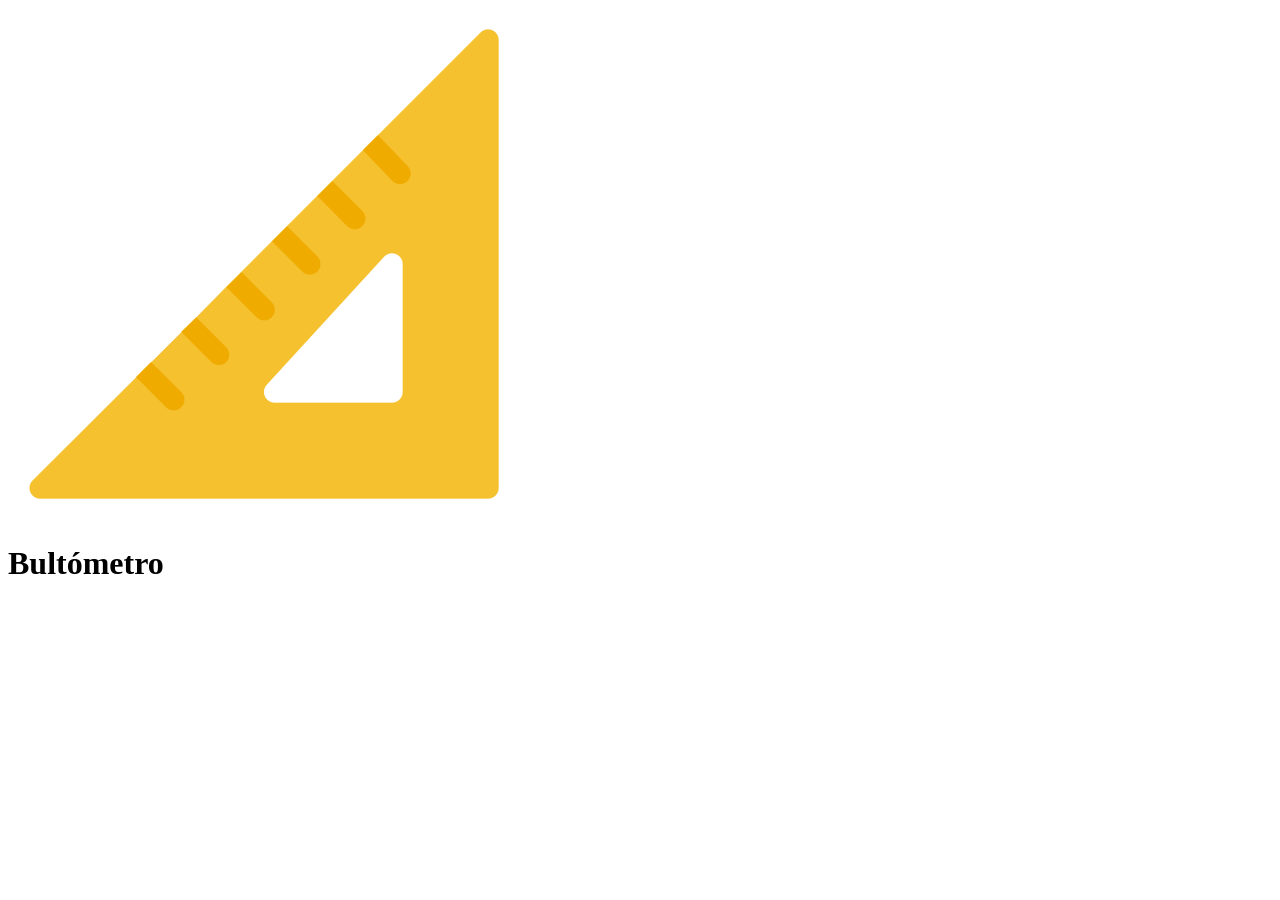
==== index.html @ 62a47db1 "index created se crea el index" ====
<!DOCTYPE html>
<html lang="es">
<head>
    <meta charset="UTF-8">
    <meta name="viewport" content="width=device-width, user-scalable=no, initial-scale=1.0, maximum-scale=1.0, minimum-scale=1.0">
    <meta http-equiv="X-UA-Compatible" content="IE=edge">
    <title>Bultómetro</title>
    <meta name="author" content="Juan Pablo Amaya">
    <meta name="description" content="Bultómetro calculadora de materiales de construcción">
    <meta name="keywords" content="bultómetro, calculadora, materiales, construcción">
    <meta name="robots" content="index, follow">
    <link rel="icon" type="image/x-icon" href="img/Logo.png">
    
</head>
<body>
    <header>
        <img class="logo" src="img/Logo.png">
        <div>
        <h1>Bultómetro</h1>
        </div>
    </header>
    <main>
    </main>
    <footer>
    </footer>
</body>
</html>
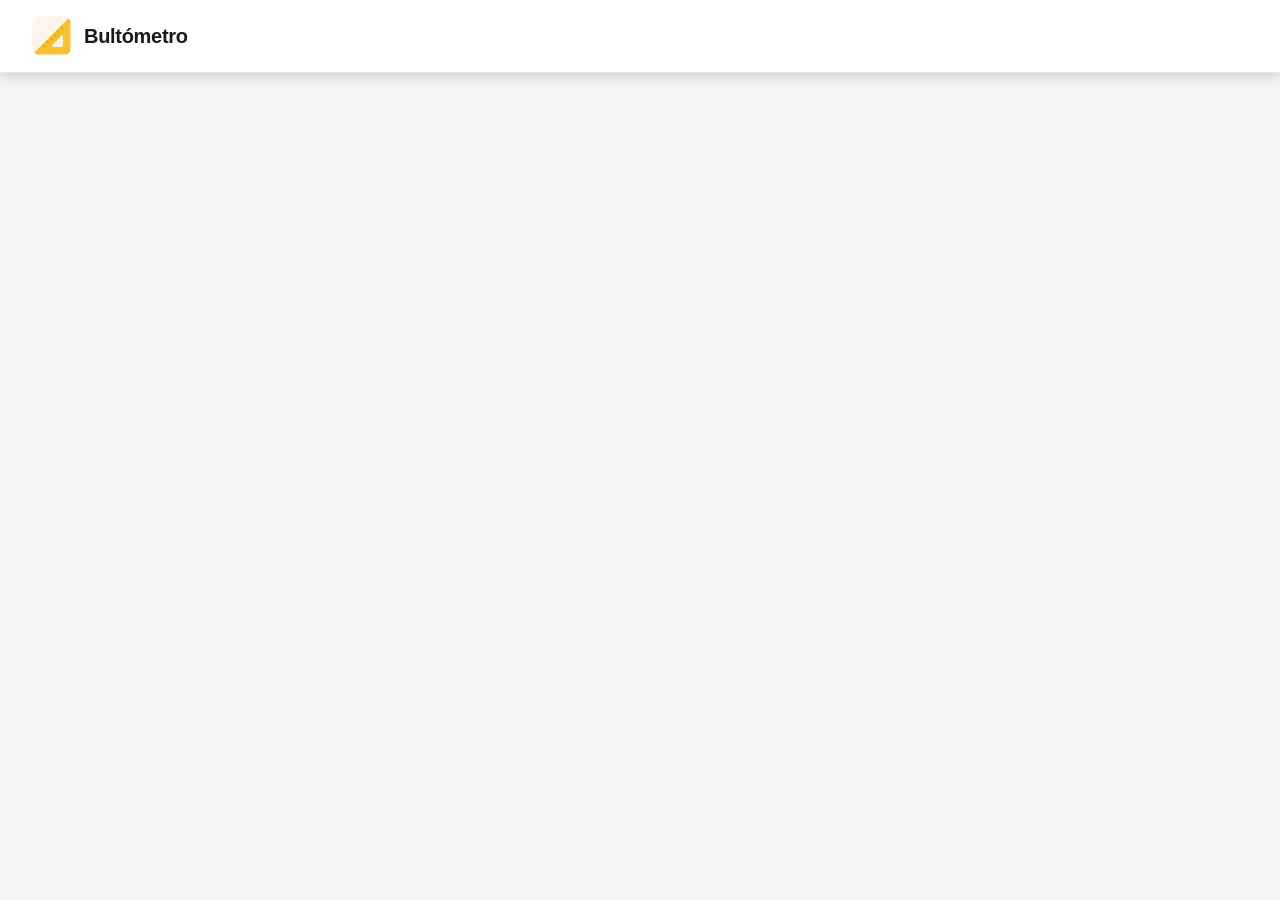
==== commit 83f72dbf: "Header update Se realiza la estructura del header en el index (index.html) junto con su style en css" ====
--- a/index.html
+++ b/index.html
@@ -10,14 +10,13 @@
     <meta name="keywords" content="bultómetro, calculadora, materiales, construcción">
     <meta name="robots" content="index, follow">
     <link rel="icon" type="image/x-icon" href="img/Logo.png">
-    
+    <link rel="stylesheet" href="css/index.css">
 </head>
 <body>
     <header>
-        <img class="logo" src="img/Logo.png">
-        <div>
-        <h1>Bultómetro</h1>
-        </div>
+            <div class="header__logo">
+            <span class="header__logo-icon"><img src="img/Logo.png"></span>
+            <span class="header__logo-text">Bultómetro</span>
     </header>
     <main>
     </main>
--- a/css/index.css
+++ b/css/index.css
@@ -0,0 +1,42 @@
+* {
+    margin: 0;
+    padding: 0;
+    box-sizing: border-box;
+}
+
+body {
+    font-family: 'Inter', -apple-system, BlinkMacSystemFont, 'Segoe UI', Roboto, sans-serif;
+    background-color: #f5f5f5;
+    color: #1a1a1a;
+}
+
+header {
+    background-color: #ffffff;
+    padding: 16px 32px;
+    border-bottom: 0.01rem solid #e8e8e8;
+    box-shadow: 0px 4px 10px rgba(0, 0, 0, 0.15); 
+}
+
+.header__logo {
+    display: flex;
+    align-items: center;
+    gap: 12px;
+}
+
+.header__logo-icon img{
+    display: flex;
+    align-items: center;
+    justify-content: center;
+    width: 2.5rem;
+    height: 2.5rem;
+    background-color: #fff4ec;
+    border-radius: 10px;
+    color: #e07a3f;
+}
+
+.header__logo-text {
+    font-size: 20px;
+    font-weight: 700;
+    color: #1a1a1a;
+    letter-spacing: -0.3px;
+}
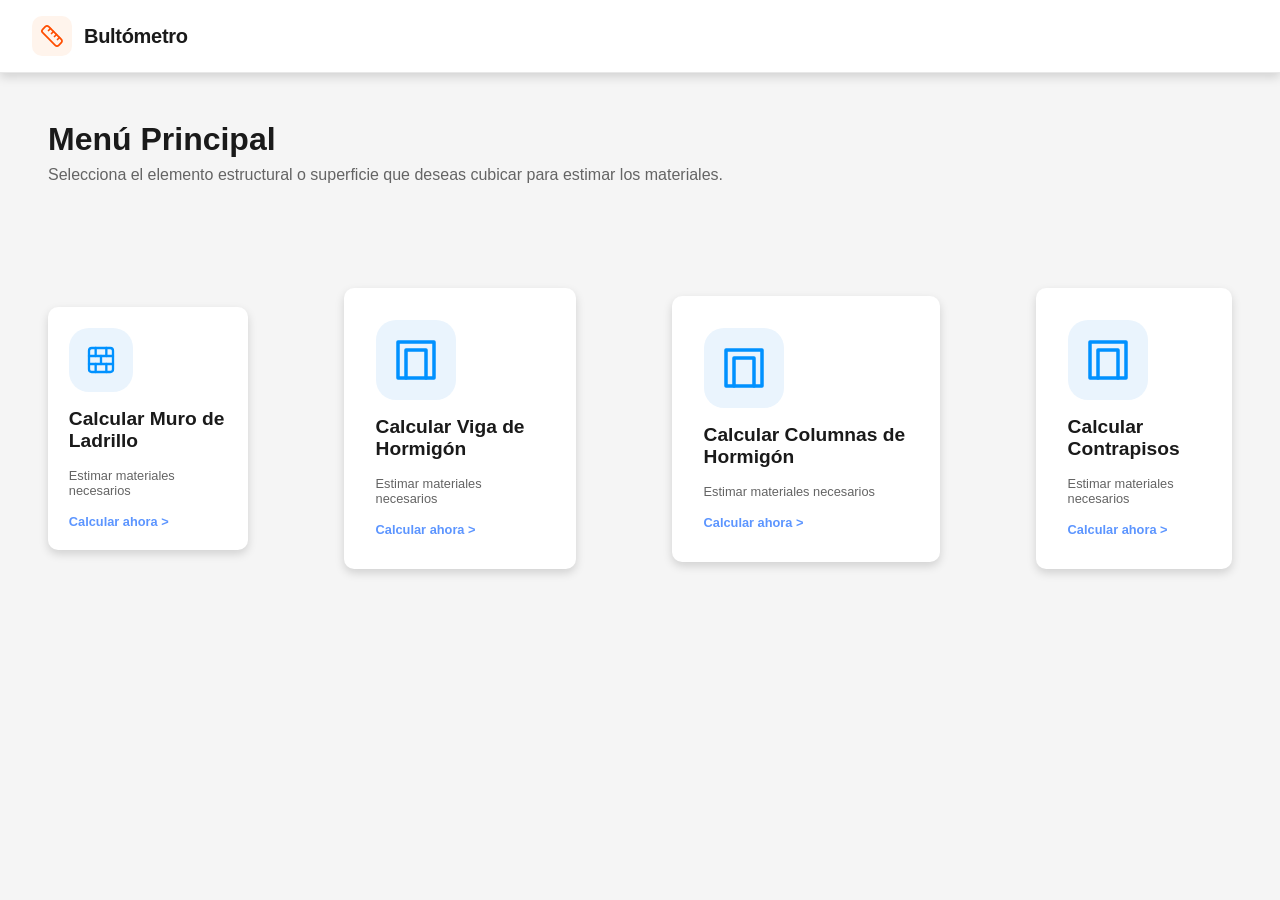
==== commit 5262f38d: "semana 8" ====
--- a/index.html
+++ b/index.html
@@ -15,10 +15,40 @@
 <body>
     <header>
             <div class="header__logo">
-            <span class="header__logo-icon"><img src="img/Logo.png"></span>
-            <span class="header__logo-text">Bultómetro</span>
+            <span class="header__logo-icon"><svg xmlns="http://www.w3.org/2000/svg" width="256" height="256" viewBox="0 0 24 24" fill="none" stroke="#ff4d00" stroke-width="1.75" stroke-linecap="round" stroke-linejoin="round" class="lucide lucide-ruler"><path d="M21.3 15.3a2.4 2.4 0 0 1 0 3.4l-2.6 2.6a2.4 2.4 0 0 1-3.4 0L2.7 8.7a2.41 2.41 0 0 1 0-3.4l2.6-2.6a2.41 2.41 0 0 1 3.4 0Z"/><path d="m14.5 12.5 2-2"/><path d="m11.5 9.5 2-2"/><path d="m8.5 6.5 2-2"/><path d="m17.5 15.5 2-2"/></svg></span>
+            <span class="header__logo-text">Bultómetro</span></div>
     </header>
     <main>
+        <div class="titulo-menu">
+        <h2>Menú Principal</h2>
+        <p>Selecciona el elemento estructural o superficie que deseas cubicar para estimar los materiales.</p>
+        </div>
+        <div class="menu">
+        <div class="muro-ladrillo">
+            <svg xmlns="http://www.w3.org/2000/svg" width="256" height="256" viewBox="0 0 24 24" fill="none" stroke="#0091ff" stroke-width="1.75" stroke-linecap="round" stroke-linejoin="round" class="lucide lucide-brick-wall"><rect width="18" height="18" x="3" y="3" rx="2"/><path d="M12 9v6"/><path d="M16 15v6"/><path d="M16 3v6"/><path d="M3 15h18"/><path d="M3 9h18"/><path d="M8 15v6"/><path d="M8 3v6"/></svg>
+            <h2>Calcular Muro de Ladrillo</h2>
+            <p>Estimar materiales necesarios</p>
+            <a href="ladrillo.html" class="btn">Calcular ahora ></a>
+        </div>
+        <div class="viga-hormigon">
+            <svg xmlns="http://www.w3.org/2000/svg" width="256" height="256" viewBox="0 0 24 24" fill="none" stroke="#0091ff" stroke-width="1.75" stroke-linecap="round" stroke-linejoin="round" class="lucide lucide-arch"><path d="M21 21H3V3h18v18Z"/><path d="M7 21V7h10v14"/></svg>
+            <h2>Calcular Viga de Hormigón</h2>
+            <p>Estimar materiales necesarios</p>
+            <a href="viga.html" class="btn">Calcular ahora ></a>
+        </div>
+        <div class="columna-hormigon">
+            <svg xmlns="http://www.w3.org/2000/svg" width="256" height="256" viewBox="0 0 24 24" fill="none" stroke="#0091ff" stroke-width="1.75" stroke-linecap="round" stroke-linejoin="round" class="lucide lucide-arch"><path d="M21 21H3V3h18v18Z"/><path d="M7 21V7h10v14"/></svg>
+            <h2>Calcular Columnas de Hormigón</h2>
+            <p>Estimar materiales necesarios</p>
+            <a href="columna.html" class="btn">Calcular ahora ></a>
+        </div>
+        <div class="contrapisos">
+            <svg xmlns="http://www.w3.org/2000/svg" width="256" height="256" viewBox="0 0 24 24" fill="none" stroke="#0091ff" stroke-width="1.75" stroke-linecap="round" stroke-linejoin="round" class="lucide lucide-arch"><path d="M21 21H3V3h18v18Z"/><path d="M7 21V7h10v14"/></svg>
+            <h2>Calcular Contrapisos</h2>
+            <p>Estimar materiales necesarios</p>
+            <a href="contrapisos.html" class="btn">Calcular ahora ></a>
+        </div>
+        </div>
     </main>
     <footer>
     </footer>
--- a/css/index.css
+++ b/css/index.css
@@ -23,7 +23,7 @@
     gap: 12px;
 }
 
-.header__logo-icon img{
+.header__logo-icon{
     display: flex;
     align-items: center;
     justify-content: center;
@@ -31,7 +31,11 @@
     height: 2.5rem;
     background-color: #fff4ec;
     border-radius: 10px;
-    color: #e07a3f;
+}
+
+svg{
+    width: 1.5rem;
+    height: auto;
 }
 
 .header__logo-text {
@@ -39,4 +43,143 @@
     font-weight: 700;
     color: #1a1a1a;
     letter-spacing: -0.3px;
+}
+
+main h2{
+    font-weight: 700;
+    color: #1a1a1a;
+}
+
+main p{
+    font-weight: 500;
+    color: #646464;
+}
+
+main a{
+    font-weight: 700;
+    text-decoration: none;
+    color: #5c95ff;
+}
+
+.menu{
+    display: flex;
+    flex-direction: row;
+    align-items: center;
+    justify-content: left;
+}
+
+.titulo-menu{
+    display: flex;
+    flex-direction: column;
+    margin: 3rem;
+}
+
+.titulo-menu h2{
+    font-size: 2rem;
+    margin-bottom: 0.5rem;
+}
+
+.titulo-menu p{
+    font-size: 1rem;
+    margin-bottom: 0.5rem;
+}
+
+.muro-ladrillo{
+    display: flex;
+    flex-direction: column;
+    align-items: left;
+    justify-content: center;
+    font-size: 0.8rem;
+    gap: 1rem;
+    margin: 3rem;
+    padding: 1.3rem;
+    background-color: #ffffff;
+    border-radius: 10px;
+    box-shadow: 0px 4px 10px rgba(0, 0, 0, 0.15);
+}
+
+.muro-ladrillo svg{
+    display: flex;
+    align-items: center;
+    justify-content: center;
+    padding: 1rem;
+    width: 4rem;
+    height: 4rem;
+    background-color: #eaf4fd;
+    border-radius: 20px;
+}
+
+.viga-hormigon{
+    display: flex;
+    flex-direction: column;
+    align-items: left;
+    justify-content: center;
+    font-size: 0.8rem;
+    gap: 1rem;
+    margin: 3rem;
+    padding: 2rem;
+    background-color: #ffffff;
+    border-radius: 10px;
+    box-shadow: 0px 4px 10px rgba(0, 0, 0, 0.15);
+}
+
+.viga-hormigon svg{
+    display: flex;
+    align-items: center;
+    justify-content: center;
+    padding: 1rem;
+    width: 5rem;
+    height: 5rem;
+    background-color: #eaf4fd;
+    border-radius: 20px;
+}
+
+.columna-hormigon{
+    display: flex;
+    flex-direction: column;
+    align-items: left;
+    justify-content: center;
+    font-size: 0.8rem;
+    gap: 1rem;
+    margin: 3rem;
+    padding: 2rem;
+    background-color: #ffffff;
+    border-radius: 10px;
+    box-shadow: 0px 4px 10px rgba(0, 0, 0, 0.15);
+}
+
+.columna-hormigon svg{
+    display: flex;
+    align-items: center;
+    justify-content: center;
+    padding: 1rem;
+    width: 5rem;
+    height: 5rem;
+    background-color: #eaf4fd;
+    border-radius: 20px;
+}
+
+.contrapisos{
+    display: flex;
+    flex-direction: column;
+    align-items: left;
+    justify-content: center;
+    font-size: 0.8rem;
+    gap: 1rem;
+    margin: 3rem;
+    padding: 2rem;
+    background-color: #ffffff;
+    border-radius: 10px;
+    box-shadow: 0px 4px 10px rgba(0, 0, 0, 0.15);
+}
+
+.contrapisos svg{
+    display: flex;
+    align-items: center;
+    justify-content: center;
+    padding: 1rem;
+    width: 5rem;
+    height: 5rem;
+    background-color: #eaf4fd;
+    border-radius: 20px;
 }
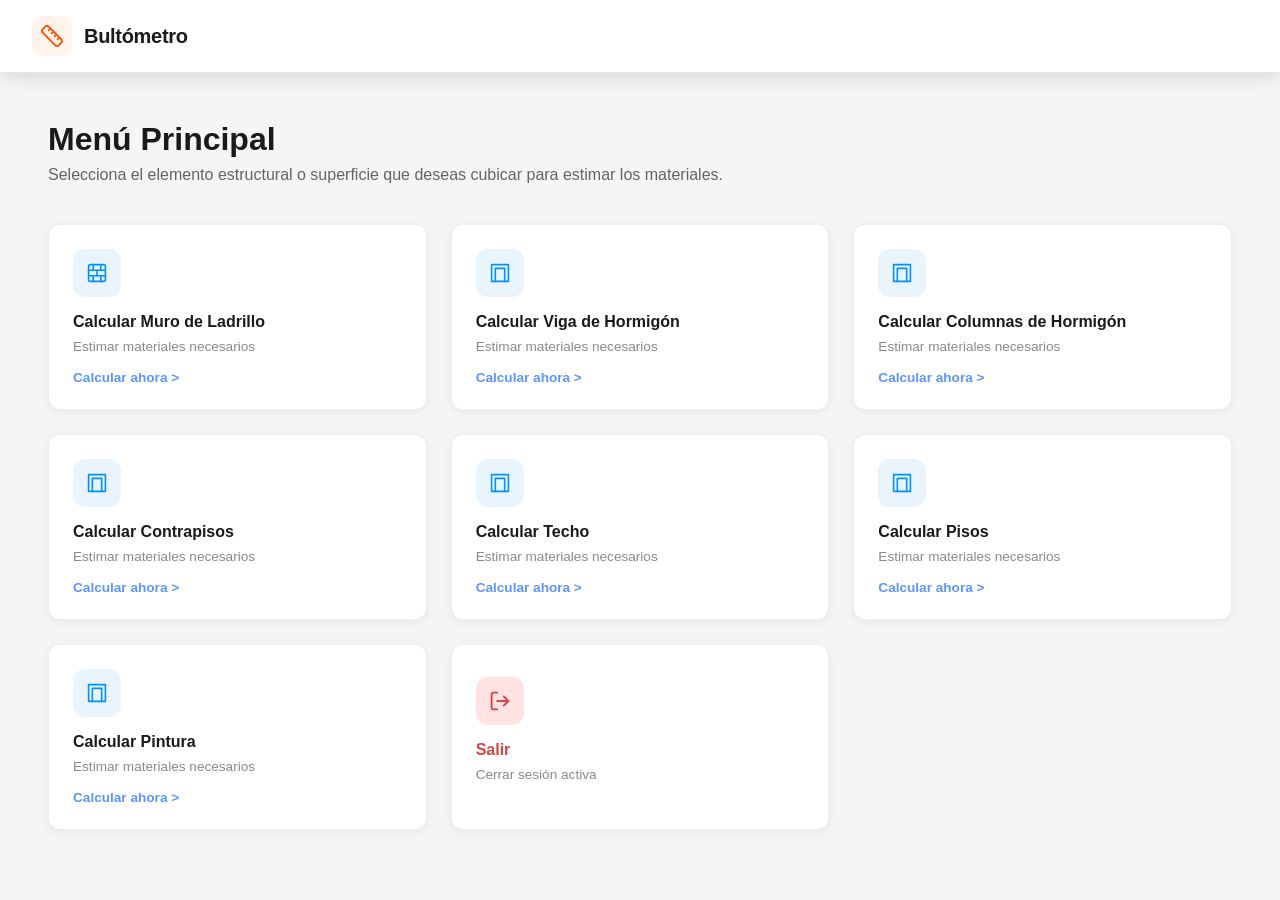
==== commit c7ed431c: "avance index" ====
--- a/index.html
+++ b/index.html
@@ -25,28 +25,51 @@
         </div>
         <div class="menu">
         <div class="muro-ladrillo">
-            <svg xmlns="http://www.w3.org/2000/svg" width="256" height="256" viewBox="0 0 24 24" fill="none" stroke="#0091ff" stroke-width="1.75" stroke-linecap="round" stroke-linejoin="round" class="lucide lucide-brick-wall"><rect width="18" height="18" x="3" y="3" rx="2"/><path d="M12 9v6"/><path d="M16 15v6"/><path d="M16 3v6"/><path d="M3 15h18"/><path d="M3 9h18"/><path d="M8 15v6"/><path d="M8 3v6"/></svg>
+            <a href="ladrillo.html" class="btn"><svg xmlns="http://www.w3.org/2000/svg" width="256" height="256" viewBox="0 0 24 24" fill="none" stroke="#0091ff" stroke-width="1.75" stroke-linecap="round" stroke-linejoin="round" class="lucide lucide-brick-wall"><rect width="18" height="18" x="3" y="3" rx="2"/><path d="M12 9v6"/><path d="M16 15v6"/><path d="M16 3v6"/><path d="M3 15h18"/><path d="M3 9h18"/><path d="M8 15v6"/><path d="M8 3v6"/></svg>
             <h2>Calcular Muro de Ladrillo</h2>
             <p>Estimar materiales necesarios</p>
-            <a href="ladrillo.html" class="btn">Calcular ahora ></a>
+                Calcular ahora ></a>
         </div>
         <div class="viga-hormigon">
-            <svg xmlns="http://www.w3.org/2000/svg" width="256" height="256" viewBox="0 0 24 24" fill="none" stroke="#0091ff" stroke-width="1.75" stroke-linecap="round" stroke-linejoin="round" class="lucide lucide-arch"><path d="M21 21H3V3h18v18Z"/><path d="M7 21V7h10v14"/></svg>
+            <a href="viga.html" class="btn"><svg xmlns="http://www.w3.org/2000/svg" width="256" height="256" viewBox="0 0 24 24" fill="none" stroke="#0091ff" stroke-width="1.75" stroke-linecap="round" stroke-linejoin="round" class="lucide lucide-arch"><path d="M21 21H3V3h18v18Z"/><path d="M7 21V7h10v14"/></svg>
             <h2>Calcular Viga de Hormigón</h2>
             <p>Estimar materiales necesarios</p>
-            <a href="viga.html" class="btn">Calcular ahora ></a>
+                Calcular ahora ></a>
         </div>
         <div class="columna-hormigon">
-            <svg xmlns="http://www.w3.org/2000/svg" width="256" height="256" viewBox="0 0 24 24" fill="none" stroke="#0091ff" stroke-width="1.75" stroke-linecap="round" stroke-linejoin="round" class="lucide lucide-arch"><path d="M21 21H3V3h18v18Z"/><path d="M7 21V7h10v14"/></svg>
+            <a href="columna.html" class="btn"><svg xmlns="http://www.w3.org/2000/svg" width="256" height="256" viewBox="0 0 24 24" fill="none" stroke="#0091ff" stroke-width="1.75" stroke-linecap="round" stroke-linejoin="round" class="lucide lucide-arch"><path d="M21 21H3V3h18v18Z"/><path d="M7 21V7h10v14"/></svg>
             <h2>Calcular Columnas de Hormigón</h2>
             <p>Estimar materiales necesarios</p>
-            <a href="columna.html" class="btn">Calcular ahora ></a>
+                Calcular ahora ></a>
         </div>
         <div class="contrapisos">
-            <svg xmlns="http://www.w3.org/2000/svg" width="256" height="256" viewBox="0 0 24 24" fill="none" stroke="#0091ff" stroke-width="1.75" stroke-linecap="round" stroke-linejoin="round" class="lucide lucide-arch"><path d="M21 21H3V3h18v18Z"/><path d="M7 21V7h10v14"/></svg>
+            <a href="contrapisos.html" class="btn"><svg xmlns="http://www.w3.org/2000/svg" width="256" height="256" viewBox="0 0 24 24" fill="none" stroke="#0091ff" stroke-width="1.75" stroke-linecap="round" stroke-linejoin="round" class="lucide lucide-arch"><path d="M21 21H3V3h18v18Z"/><path d="M7 21V7h10v14"/></svg>
             <h2>Calcular Contrapisos</h2>
             <p>Estimar materiales necesarios</p>
-            <a href="contrapisos.html" class="btn">Calcular ahora ></a>
+                Calcular ahora ></a>
+        </div>
+        <div class="calcular-techo">
+            <a href="techo.html" class="btn"><svg xmlns="http://www.w3.org/2000/svg" width="256" height="256" viewBox="0 0 24 24" fill="none" stroke="#0091ff" stroke-width="1.75" stroke-linecap="round" stroke-linejoin="round" class="lucide lucide-arch"><path d="M21 21H3V3h18v18Z"/><path d="M7 21V7h10v14"/></svg>
+            <h2>Calcular Techo</h2>
+            <p>Estimar materiales necesarios</p>
+                Calcular ahora ></a>
+        </div>
+        <div class="calcular-pisos">
+            <a href="pisos.html" class="btn"><svg xmlns="http://www.w3.org/2000/svg" width="256" height="256" viewBox="0 0 24 24" fill="none" stroke="#0091ff" stroke-width="1.75" stroke-linecap="round" stroke-linejoin="round" class="lucide lucide-arch"><path d="M21 21H3V3h18v18Z"/><path d="M7 21V7h10v14"/></svg>
+            <h2>Calcular Pisos</h2>
+            <p>Estimar materiales necesarios</p>
+                Calcular ahora ></a>
+        </div>
+        <div class="calcular-pintura">
+            <a href="pintura.html" class="btn"><svg xmlns="http://www.w3.org/2000/svg" width="256" height="256" viewBox="0 0 24 24" fill="none" stroke="#0091ff" stroke-width="1.75" stroke-linecap="round" stroke-linejoin="round" class="lucide lucide-arch"><path d="M21 21H3V3h18v18Z"/><path d="M7 21V7h10v14"/></svg>
+            <h2>Calcular Pintura</h2>
+            <p>Estimar materiales necesarios</p>
+                Calcular ahora ></a>
+        </div>
+        <div class="salir">
+            <a href="cerrar-sesion.js" class="btn"><svg xmlns="http://www.w3.org/2000/svg" width="24" height="24" viewBox="0 0 24 24" fill="none" stroke="#da4343" stroke-width="2" stroke-linecap="round" stroke-linejoin="round" class="lucide lucide-log-out preview-icon"><path d="m16 17 5-5-5-5"/><path d="M21 12H9"/><path d="M9 21H5a2 2 0 0 1-2-2V5a2 2 0 0 1 2-2h4"/></svg>
+            <h2>Salir</h2>
+            <p>Cerrar sesión activa</p></a>
         </div>
         </div>
     </main>
--- a/css/index.css
+++ b/css/index.css
@@ -14,7 +14,7 @@
     background-color: #ffffff;
     padding: 16px 32px;
     border-bottom: 0.01rem solid #e8e8e8;
-    box-shadow: 0px 4px 10px rgba(0, 0, 0, 0.15); 
+    box-shadow: 0px 2px 20px rgba(0, 0, 0, 0.15); 
 }
 
 .header__logo {
@@ -61,17 +61,17 @@
     color: #5c95ff;
 }
 
-.menu{
-    display: flex;
-    flex-direction: row;
-    align-items: center;
-    justify-content: left;
+.menu {
+    display: grid;
+    grid-template-columns: repeat(auto-fit, minmax(330px, 1fr));
+    gap: 1.5rem;
+    margin: 0 3rem 3rem 3rem;
 }
 
 .titulo-menu{
     display: flex;
     flex-direction: column;
-    margin: 3rem;
+    margin: 3rem 0rem 2rem 3rem;
 }
 
 .titulo-menu h2{
@@ -84,102 +84,113 @@
     margin-bottom: 0.5rem;
 }
 
-.muro-ladrillo{
+/* ===== TARJETAS (estilo unificado) ===== */
+.muro-ladrillo,
+.viga-hormigon,
+.columna-hormigon,
+.contrapisos,
+.calcular-techo,
+.calcular-pisos,
+.calcular-pintura,
+.salir {
     display: flex;
     flex-direction: column;
-    align-items: left;
     justify-content: center;
-    font-size: 0.8rem;
-    gap: 1rem;
-    margin: 3rem;
-    padding: 1.3rem;
+    padding: 1.5rem;
     background-color: #ffffff;
-    border-radius: 10px;
-    box-shadow: 0px 4px 10px rgba(0, 0, 0, 0.15);
+    border-radius: 12px;
+    box-shadow: 0px 2px 10px rgba(0, 0, 0, 0.06);
+    border: 1px solid #efefef;
+    transition: transform 0.2s, box-shadow 0.2s;
 }
 
-.muro-ladrillo svg{
+.muro-ladrillo:hover,
+.viga-hormigon:hover,
+.columna-hormigon:hover,
+.contrapisos:hover,
+.calcular-techo:hover,
+.calcular-pisos:hover,
+.calcular-pintura:hover,
+.salir:hover {
+    transform: translateY(-3px);
+    box-shadow: 0px 8px 20px rgba(0, 0, 0, 0.08);
+}
+
+/* Íconos de las tarjetas */
+.muro-ladrillo svg,
+.viga-hormigon svg,
+.columna-hormigon svg,
+.contrapisos svg,
+.calcular-techo svg,
+.calcular-pisos svg,
+.calcular-pintura svg {
     display: flex;
     align-items: center;
     justify-content: center;
-    padding: 1rem;
-    width: 4rem;
-    height: 4rem;
+    padding: 0.8rem;
+    width: 3rem;
+    height: 3rem;
+    margin-bottom: 1rem;
     background-color: #eaf4fd;
-    border-radius: 20px;
+    border-radius: 12px;
 }
-
-.viga-hormigon{
-    display: flex;
-    flex-direction: column;
-    align-items: left;
-    justify-content: center;
-    font-size: 0.8rem;
-    gap: 1rem;
-    margin: 3rem;
-    padding: 2rem;
-    background-color: #ffffff;
-    border-radius: 10px;
-    box-shadow: 0px 4px 10px rgba(0, 0, 0, 0.15);
-}
-
-.viga-hormigon svg{
+.salir svg{
     display: flex;
     align-items: center;
     justify-content: center;
-    padding: 1rem;
-    width: 5rem;
-    height: 5rem;
-    background-color: #eaf4fd;
-    border-radius: 20px;
+    padding: 0.8rem;
+    width: 3rem;
+    height: 3rem;
+    margin-bottom: 1rem;
+    background-color: #ffe2e2;
+    border-radius: 12px;
 }
 
-.columna-hormigon{
-    display: flex;
-    flex-direction: column;
-    align-items: left;
-    justify-content: center;
-    font-size: 0.8rem;
-    gap: 1rem;
-    margin: 3rem;
-    padding: 2rem;
-    background-color: #ffffff;
-    border-radius: 10px;
-    box-shadow: 0px 4px 10px rgba(0, 0, 0, 0.15);
+/* Título de las tarjetas */
+.muro-ladrillo h2,
+.viga-hormigon h2,
+.columna-hormigon h2,
+.contrapisos h2,
+.calcular-techo h2,
+.calcular-pisos h2,
+.calcular-pintura h2 {
+    font-size: 1rem;
+    font-weight: 700;
+    color: #1a1a1a;
+    margin-bottom: 0.5rem;
+}
+.salir h2 {
+    font-size: 1rem;
+    font-weight: 700;
+    color: #da4343;
+    margin-bottom: 0.5rem;
+}
+/* Descripción de las tarjetas */
+.muro-ladrillo p,
+.viga-hormigon p,
+.columna-hormigon p,
+.contrapisos p,
+.calcular-techo p,
+.calcular-pisos p,
+.calcular-pintura p,
+.salir p {
+    font-size: 0.85rem;
+    font-weight: 500;
+    margin-bottom: 1rem;
+    color: #8a8a8a;
 }
 
-.columna-hormigon svg{
-    display: flex;
-    align-items: center;
-    justify-content: center;
-    padding: 1rem;
-    width: 5rem;
-    height: 5rem;
-    background-color: #eaf4fd;
-    border-radius: 20px;
-}
-
-.contrapisos{
-    display: flex;
-    flex-direction: column;
-    align-items: left;
-    justify-content: center;
-    font-size: 0.8rem;
-    gap: 1rem;
-    margin: 3rem;
-    padding: 2rem;
-    background-color: #ffffff;
-    border-radius: 10px;
-    box-shadow: 0px 4px 10px rgba(0, 0, 0, 0.15);
-}
-
-.contrapisos svg{
-    display: flex;
-    align-items: center;
-    justify-content: center;
-    padding: 1rem;
-    width: 5rem;
-    height: 5rem;
-    background-color: #eaf4fd;
-    border-radius: 20px;
+/* Enlace "Calcular ahora" */
+.muro-ladrillo a,
+.viga-hormigon a,
+.columna-hormigon a,
+.contrapisos a,
+.calcular-techo a,
+.calcular-pisos a,
+.calcular-pintura a,
+.salir a {
+    font-size: 0.85rem;
+    font-weight: 700;
+    text-decoration: none;
+    color: #5c95ff;
 }
